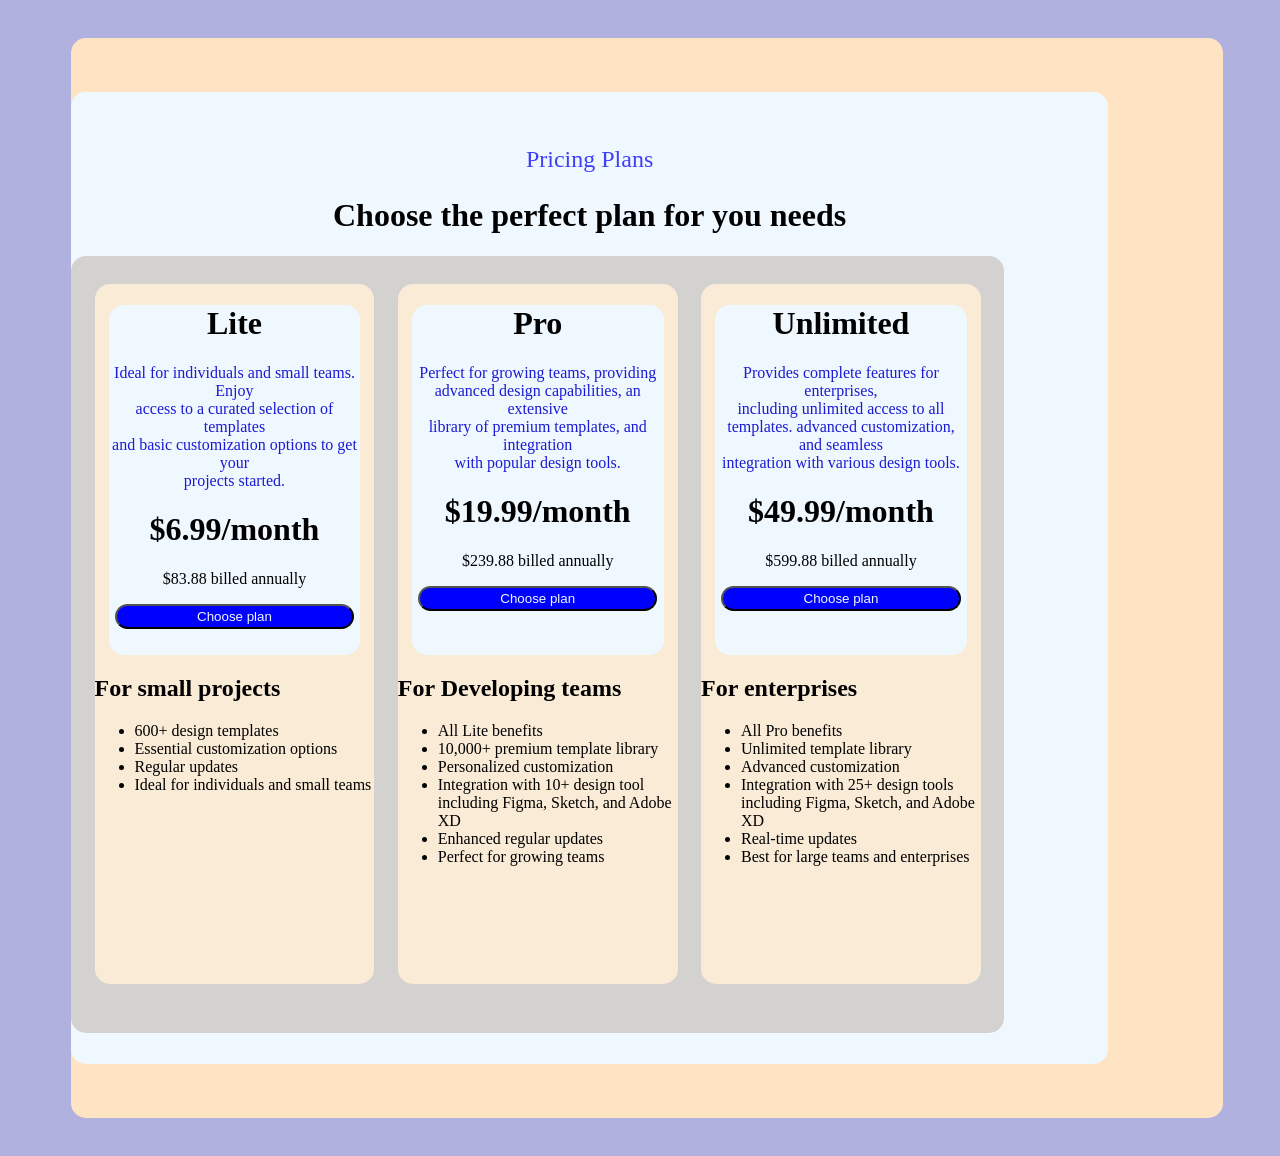
==== assi_2.html @ b96120c3 "Assignment-1&2" ====
<!DOCTYPE html>
<html lang="en">
<head>
    <meta charset="UTF-8">
    <meta name="viewport" content="width=device-width, initial-scale=1.0">
    <title>Document</title>
    <link rel="stylesheet" href="style2.css">
</head>
<body>
    <div class="main">
        <div class="cont1">
            <p id="you">Pricing Plans</p>
            <h1 id="he1">Choose the perfect plan for you needs</h1>
            <div class="cont2">
                <div class="cont3">
                    <div class="card">
                        <h1>Lite</h1>
                        <p class="para">Ideal for individuals and small teams. Enjoy<br> 
                            access to a curated selection of templates<br> 
                            and basic customization options to get your <br>
                            projects started.</p>
                        <h1>$6.99/month</h1>
                        <p>$83.88 billed annually</p>
                        <button class="btn">Choose plan</button>
                    </div>
                    <h2 class="head">For small projects</h2>
                    <ul>
                        <li>600+ design templates</li>
                        <li>Essential customization options</li>
                        <li>Regular updates</li>
                        <li>Ideal for individuals and small teams</li>
                    </ul>
                </div>
                <div class="cont3">
                    <div class="card">
                        <h1>Pro</h1>
                        <p class="para">Perfect for growing teams, providing<br>
                            advanced design capabilities, an extensive<br>
                            library of premium templates, and integration<br>
                            with popular design tools.</p>
                        <h1>$19.99/month</h1>
                        <p>$239.88 billed annually</p>
                        <button class="btn">Choose plan</button>
                    </div>
                    <h2>For Developing teams</h2>
                    <ul>
                        <li>All Lite benefits</li>
                        <li>10,000+ premium template library</li>
                        <li>Personalized customization</li>
                        <li>Integration with 10+ design tool including Figma, Sketch, and Adobe XD</li>
                        <li>Enhanced regular updates</li>
                        <li>Perfect for growing teams</li>
                    </ul>
                </div>
                <div class="cont3">
                    <div class="card">
                        <h1>Unlimited</h1>
                        <p class="para">Provides complete features for enterprises,<br>
                           including unlimited access to all templates. advanced customization, and seamless<br>
                           integration with various design tools.</p>
                        <h1>$49.99/month</h1>
                        <p>$599.88 billed annually</p>
                        <button class="btn">Choose plan</button>
                    </div>
                    <h2>For enterprises</h2>
                    <ul>
                        <li>All Pro benefits</li>
                        <li>Unlimited template library</li>
                        <li>Advanced customization</li>
                        <li>Integration with 25+ design tools including Figma, Sketch, and Adobe XD</li>
                        <li>Real-time updates</li>
                        <li>Best for large teams and enterprises</li>
                    </ul>
                </div>
            </div>
        </div>
    </div>
</body>
</html>
---- style2.css ----
html{
    background-color: rgb(177, 177, 224);
}
.main{
    background-color: bisque;
    height: 120vh;
    width: 90vw;
    margin-top: 3%;
    margin-bottom: 3%;
    margin-left: 5%;
    justify-items: center;
    align-content: center;
    border-radius: 15px;
}
.cont1{
    height: 90%;
    width: 90%;
    background-color: aliceblue;
    justify-items: center;
    align-content: center;
    border-radius: 15px;
}
#you{
    text-align: center;
}
#he1{
    text-align: center;
}
.cont2{
    background-color: rgb(211, 210, 208);
    height: 80%;
    width: 90%;
    display: flex;
    justify-content: space-evenly;
    border-radius: 15px;
}
.cont3{
    background-color: antiquewhite;
    height: 90%;
    width: 30%;
    margin-top: 3%;
    border-radius: 15px;
}
.card{
    background-color: aliceblue;
    height: 50%;
    width: 90%;
    margin-top: 5%;
    text-align: center;
    margin-left: 5%;
    border-radius: 15px;
}
.btn{
    width: 95%;
    height: 25px;
    background-color: blue;
    border-radius: 15px;
    padding: 1%;
    color: aliceblue;
}
.para{
    color: rgb(27, 27, 211);
}
#you{
    font-size: 24px;
    color: rgb(63, 63, 248);
}
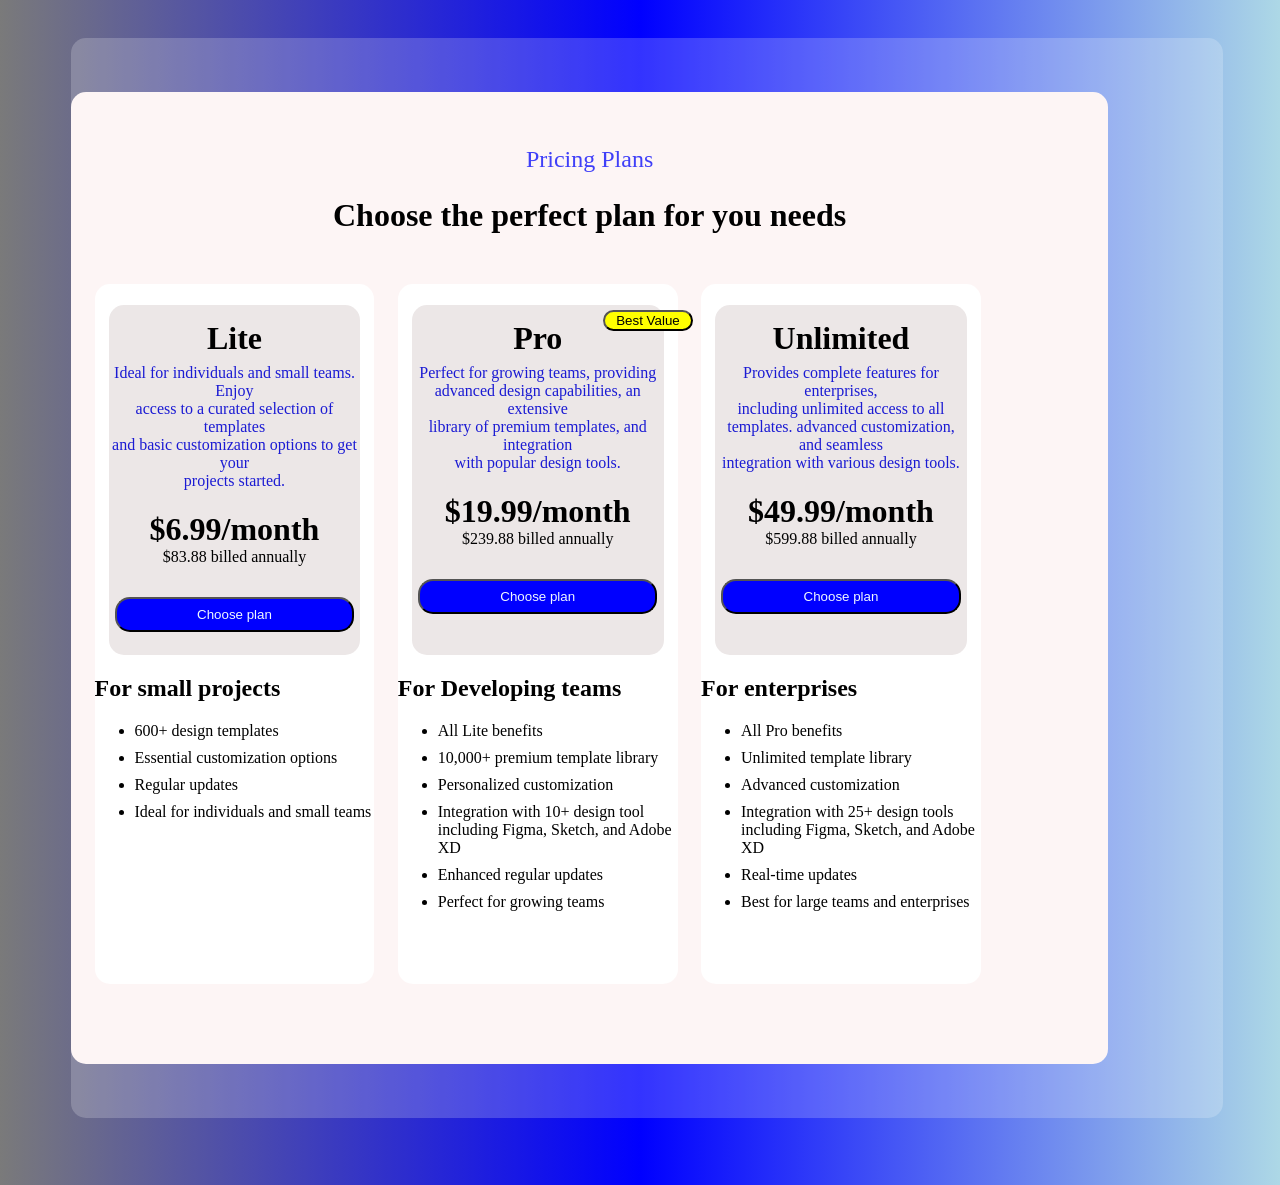
==== commit aa68e378: "Your update message here" ====
--- a/assi_2.html
+++ b/assi_2.html
@@ -14,13 +14,13 @@
             <div class="cont2">
                 <div class="cont3">
                     <div class="card">
-                        <h1>Lite</h1>
+                        <h1 class="head1">Lite</h1>
                         <p class="para">Ideal for individuals and small teams. Enjoy<br> 
                             access to a curated selection of templates<br> 
                             and basic customization options to get your <br>
                             projects started.</p>
-                        <h1>$6.99/month</h1>
-                        <p>$83.88 billed annually</p>
+                        <h1 style="margin-bottom: 0%;">$6.99/month</h1>
+                        <p style="margin-top: 0%;">$83.88 billed annually</p>
                         <button class="btn">Choose plan</button>
                     </div>
                     <h2 class="head">For small projects</h2>
@@ -33,13 +33,13 @@
                 </div>
                 <div class="cont3">
                     <div class="card">
-                        <h1>Pro</h1>
+                        <h1 class="head1">Pro</h1>
                         <p class="para">Perfect for growing teams, providing<br>
                             advanced design capabilities, an extensive<br>
                             library of premium templates, and integration<br>
                             with popular design tools.</p>
-                        <h1>$19.99/month</h1>
-                        <p>$239.88 billed annually</p>
+                        <h1 style="margin-bottom: 0%;">$19.99/month</h1>
+                        <p style="margin-top: 0%;">$239.88 billed annually</p>
                         <button class="btn">Choose plan</button>
                     </div>
                     <h2>For Developing teams</h2>
@@ -54,12 +54,12 @@
                 </div>
                 <div class="cont3">
                     <div class="card">
-                        <h1>Unlimited</h1>
+                        <h1 class="head1">Unlimited</h1>
                         <p class="para">Provides complete features for enterprises,<br>
                            including unlimited access to all templates. advanced customization, and seamless<br>
                            integration with various design tools.</p>
-                        <h1>$49.99/month</h1>
-                        <p>$599.88 billed annually</p>
+                        <h1 style="margin-bottom: 0%;">$49.99/month</h1>
+                        <p style="margin-top: 0%;">$599.88 billed annually</p>
                         <button class="btn">Choose plan</button>
                     </div>
                     <h2>For enterprises</h2>
@@ -75,5 +75,6 @@
             </div>
         </div>
     </div>
+    <button class="btn2">Best Value</button>
 </body>
 </html>
--- a/style2.css
+++ b/style2.css
@@ -1,8 +1,8 @@
 html{
-    background-color: rgb(177, 177, 224);
+    background: linear-gradient(to right, #7a7a7a, #0000FF, #ADD8E6);
 }
 .main{
-    background-color: bisque;
+    background-color: rgba(254, 254, 254, 0.2);
     height: 120vh;
     width: 90vw;
     margin-top: 3%;
@@ -11,23 +11,25 @@
     justify-items: center;
     align-content: center;
     border-radius: 15px;
+    
 }
 .cont1{
     height: 90%;
     width: 90%;
-    background-color: aliceblue;
+    background-color: rgb(253, 245, 245);
     justify-items: center;
     align-content: center;
     border-radius: 15px;
 }
 #you{
     text-align: center;
+    font-size: 24px;
+    color: rgb(63, 63, 248);
 }
 #he1{
     text-align: center;
 }
 .cont2{
-    background-color: rgb(211, 210, 208);
     height: 80%;
     width: 90%;
     display: flex;
@@ -35,14 +37,15 @@
     border-radius: 15px;
 }
 .cont3{
-    background-color: antiquewhite;
+    background-color: rgb(255, 255, 255);
     height: 90%;
     width: 30%;
     margin-top: 3%;
     border-radius: 15px;
 }
 .card{
-    background-color: aliceblue;
+    
+    background-color: rgb(236, 231, 231);
     height: 50%;
     width: 90%;
     margin-top: 5%;
@@ -52,16 +55,30 @@
 }
 .btn{
     width: 95%;
-    height: 25px;
+    height: 35px;
     background-color: blue;
     border-radius: 15px;
     padding: 1%;
     color: aliceblue;
+    position: relative;
+    top: 15px;
+}
+.btn2{
+    text-align: center;
+    position: relative;
+    bottom: 94vh;
+    left: 46.5vw;
+    background-color: yellow;
+    border-radius: 15px;
+    width: 7vw;
 }
 .para{
     color: rgb(27, 27, 211);
 }
-#you{
-    font-size: 24px;
-    color: rgb(63, 63, 248);
+.head1{
+    position: relative;
+    top: 15px;
+}
+li{
+    margin-bottom: 9px;
 }
